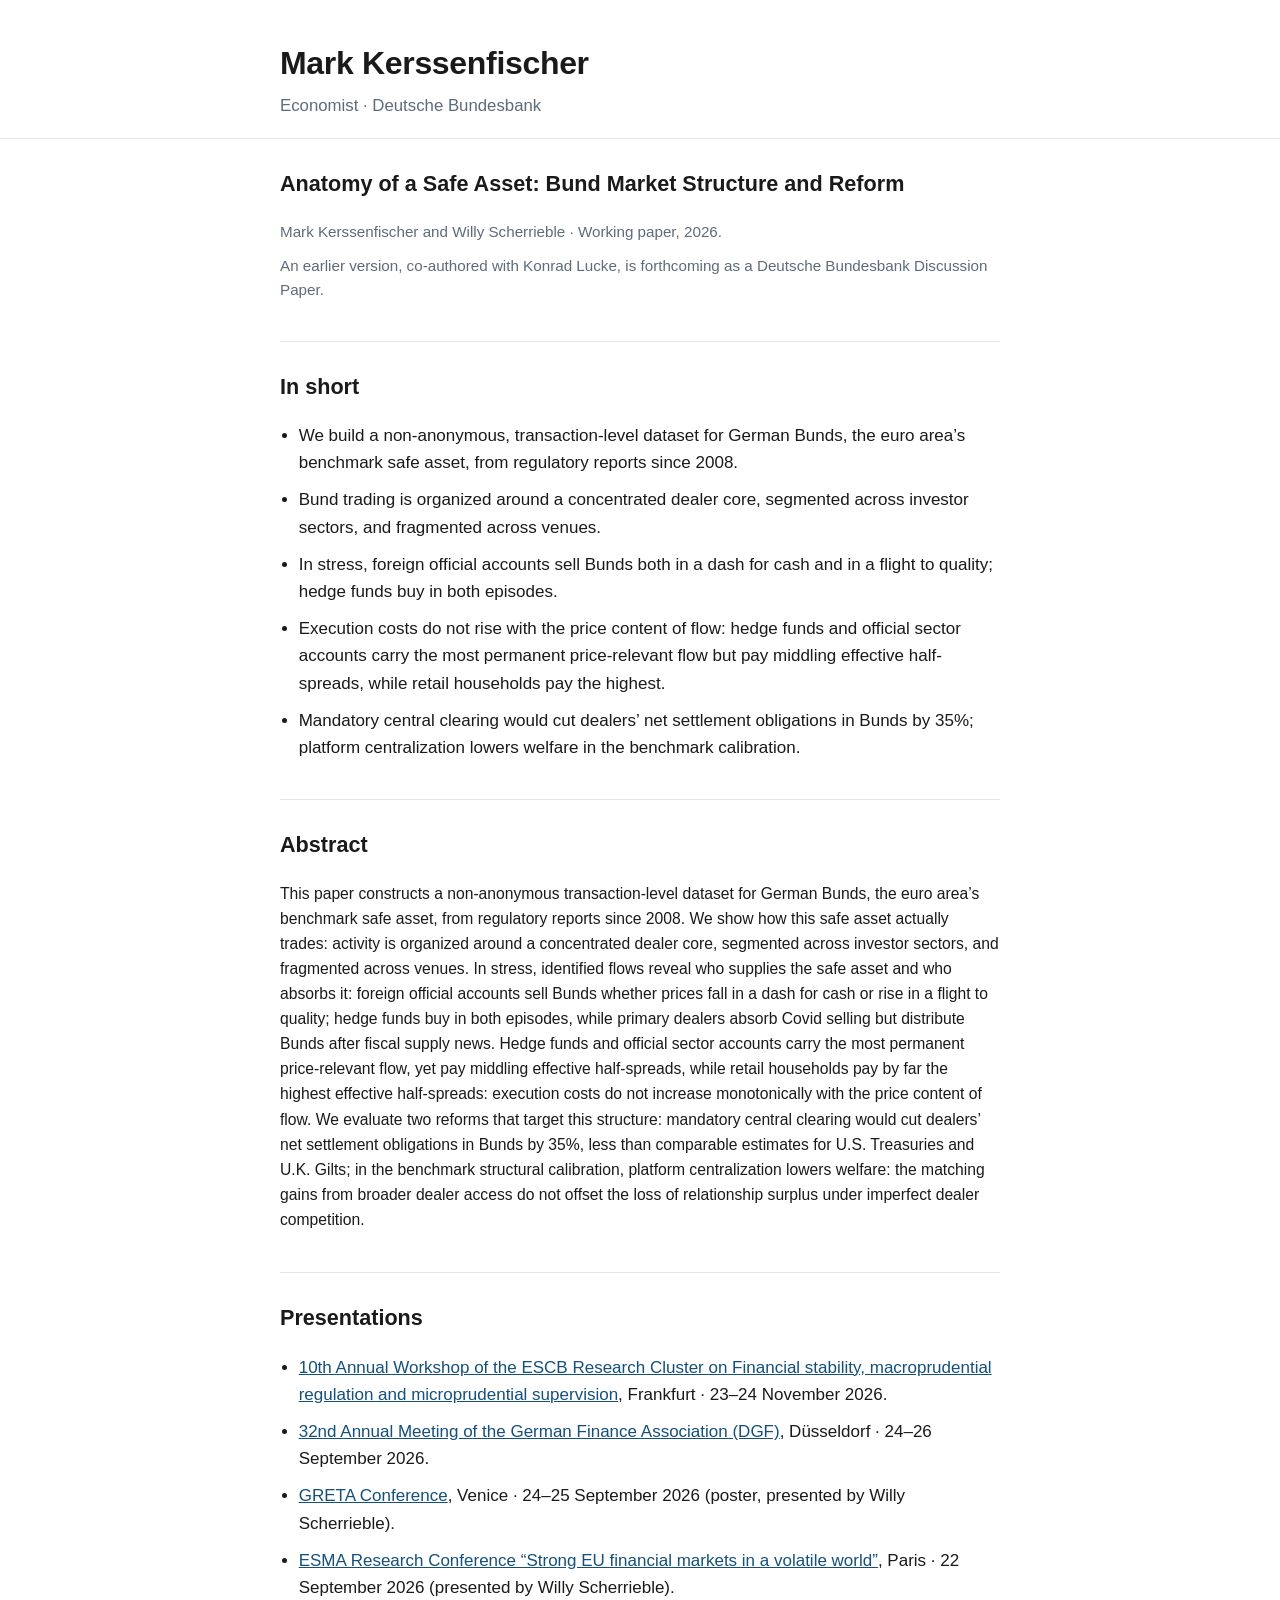
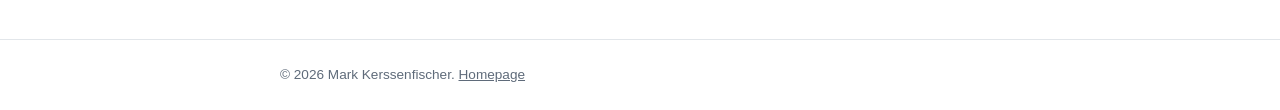
==== bunds/index.html @ 1c4cc529 "Add Bund paper page; link it from the homepage The page lists Konrad Lucke as co-author of the Bunde" ====
<!DOCTYPE html>
<html lang="en">
<head>
  <meta charset="utf-8" />
  <meta name="viewport" content="width=device-width, initial-scale=1" />
  <title>Anatomy of a Safe Asset: Bund Market Structure and Reform | Kerssenfischer &amp; Scherrieble</title>
  <meta name="description" content="Who trades German Bunds, and who supplies and absorbs them in stress? Working paper by Mark Kerssenfischer and Willy Scherrieble on Bund market structure, central clearing and platform centralization, using transaction-level regulatory data since 2008." />
  <meta name="author" content="Mark Kerssenfischer, Willy Scherrieble" />
  <link rel="canonical" href="https://mkerssenfischer.de/bunds/" />
  <!-- Google Scholar -->
  <meta name="citation_title" content="Anatomy of a Safe Asset: Bund Market Structure and Reform" />
  <meta name="citation_author" content="Kerssenfischer, Mark" />
  <meta name="citation_author" content="Scherrieble, Willy" />
  <meta name="citation_publication_date" content="2026" />
  <meta name="citation_keywords" content="safe assets; German Bunds; sovereign bond markets; market microstructure; dealers; central clearing; market structure reform" />
  <!-- Open Graph -->
  <meta property="og:title" content="Anatomy of a Safe Asset: Bund Market Structure and Reform" />
  <meta property="og:description" content="How the euro area's benchmark safe asset actually trades, who supplies and absorbs it in stress, and what central clearing and platform centralization would change." />
  <meta property="og:type" content="article" />
  <meta property="og:url" content="https://mkerssenfischer.de/bunds/" />
  <script type="application/ld+json">
  {
    "@context": "https://schema.org",
    "@type": "ScholarlyArticle",
    "headline": "Anatomy of a Safe Asset: Bund Market Structure and Reform",
    "author": [
      {"@type": "Person", "name": "Mark Kerssenfischer", "url": "https://mkerssenfischer.de/", "affiliation": "Deutsche Bundesbank"},
      {"@type": "Person", "name": "Willy Scherrieble"}
    ],
    "datePublished": "2026",
    "keywords": "safe assets, German Bunds, sovereign bond markets, market microstructure, dealers, central clearing, market structure reform",
    "url": "https://mkerssenfischer.de/bunds/"
  }
  </script>
  <link rel="stylesheet" href="../assets/style.css" />
</head>
<body>
<header class="site-header">
  <div class="wrap">
    <h1><a href="../" style="color: inherit; text-decoration: none;">Mark Kerssenfischer</a></h1>
    <p class="tagline">Economist &middot; Deutsche Bundesbank</p>
  </div>
</header>

<main class="wrap">
  <section>
    <h2>Anatomy of a Safe Asset: Bund Market Structure and Reform</h2>
    <p class="pub-meta">
      Mark Kerssenfischer and Willy Scherrieble &middot; Working paper, 2026.
    </p>
    <p class="pub-meta">
      An earlier version, co-authored with Konrad Lucke, is forthcoming as a Deutsche Bundesbank
      Discussion Paper.
    </p>
  </section>

  <section>
    <h2>In short</h2>
    <ul class="simple-list">
      <li>We build a non-anonymous, transaction-level dataset for German Bunds, the euro area&rsquo;s
        benchmark safe asset, from regulatory reports since 2008.</li>
      <li>Bund trading is organized around a concentrated dealer core, segmented across investor
        sectors, and fragmented across venues.</li>
      <li>In stress, foreign official accounts sell Bunds both in a dash for cash and in a flight to
        quality; hedge funds buy in both episodes.</li>
      <li>Execution costs do not rise with the price content of flow: hedge funds and official sector
        accounts carry the most permanent price-relevant flow but pay middling effective half-spreads,
        while retail households pay the highest.</li>
      <li>Mandatory central clearing would cut dealers&rsquo; net settlement obligations in Bunds by 35%;
        platform centralization lowers welfare in the benchmark calibration.</li>
    </ul>
  </section>

  <section>
    <h2>Abstract</h2>
    <p class="pub-abstract">
      This paper constructs a non-anonymous transaction-level dataset for German Bunds, the euro
      area&rsquo;s benchmark safe asset, from regulatory reports since 2008. We show how this safe asset
      actually trades: activity is organized around a concentrated dealer core, segmented across investor
      sectors, and fragmented across venues. In stress, identified flows reveal who supplies the safe
      asset and who absorbs it: foreign official accounts sell Bunds whether prices fall in a dash for
      cash or rise in a flight to quality; hedge funds buy in both episodes, while primary dealers absorb
      Covid selling but distribute Bunds after fiscal supply news. Hedge funds and official sector
      accounts carry the most permanent price-relevant flow, yet pay middling effective half-spreads,
      while retail households pay by far the highest effective half-spreads: execution costs do not
      increase monotonically with the price content of flow. We evaluate two reforms that target this
      structure: mandatory central clearing would cut dealers&rsquo; net settlement obligations in Bunds by
      35%, less than comparable estimates for U.S. Treasuries and U.K. Gilts; in the benchmark structural
      calibration, platform centralization lowers welfare: the matching gains from broader dealer access
      do not offset the loss of relationship surplus under imperfect dealer competition.
    </p>
  </section>

  <section>
    <h2>Presentations</h2>
    <ul class="simple-list">
      <li><a href="https://www.ecb.europa.eu/press/conferences/html/20261123_escb_research_cluster3.en.html" rel="noopener">10th Annual Workshop of the ESCB Research Cluster on Financial
        stability, macroprudential regulation and microprudential supervision</a>,
        Frankfurt &middot; 23&ndash;24 November 2026.</li>
      <li><a href="https://www.whu.edu/de/news-insights/events/dgf2026/" rel="noopener">32nd Annual Meeting of the German Finance Association (DGF)</a>,
        Düsseldorf &middot; 24&ndash;26 September 2026.</li>
      <li><a href="https://www.greta.it/index.php/it/credit-2026" rel="noopener">GRETA Conference</a>, Venice &middot; 24&ndash;25 September 2026
        (poster, presented by Willy Scherrieble).</li>
      <li><a href="https://www.esma.europa.eu/press-news/hearings/research-conference-strong-eu-financial-markets-volatile-world" rel="noopener">ESMA Research Conference &ldquo;Strong EU financial markets in
        a volatile world&rdquo;</a>, Paris &middot; 22 September 2026 (presented by Willy Scherrieble).</li>
    </ul>
  </section>
</main>

<footer class="site-footer">
  <div class="wrap">
    <p>&copy; 2026 Mark Kerssenfischer. <a href="../" style="color: inherit;">Homepage</a></p>
  </div>
</footer>
</body>
</html>
---- assets/style.css ----
/* Mark Kerssenfischer — academic homepage
   Plain, dependency-free CSS. No build step. */

:root {
  --ink: #1a1a1a;
  --muted: #5f6b7a;
  --accent: #14507a;       /* Bundesbank-ish deep blue */
  --accent-light: #e8f0f6;
  --rule: #e2e6ea;
  --bg: #ffffff;
  --max: 760px;
}

* { box-sizing: border-box; }

html { -webkit-text-size-adjust: 100%; }

body {
  margin: 0;
  font-family: -apple-system, BlinkMacSystemFont, "Segoe UI", Roboto, Helvetica, Arial, sans-serif;
  font-size: 17px;
  line-height: 1.6;
  color: var(--ink);
  background: var(--bg);
}

.wrap {
  max-width: var(--max);
  margin: 0 auto;
  padding: 0 20px;
}

/* ---------- header ---------- */
.site-header {
  border-bottom: 1px solid var(--rule);
  padding: 38px 0 0;
}
.site-header h1 {
  margin: 0;
  font-size: 2rem;
  letter-spacing: -0.01em;
}
.tagline {
  margin: 4px 0 18px;
  color: var(--muted);
  font-size: 1.05rem;
}
.primary-nav {
  display: flex;
  flex-wrap: wrap;
  gap: 4px 22px;
}
.primary-nav a {
  display: inline-block;
  padding: 10px 0;
  color: var(--accent);
  text-decoration: none;
  font-weight: 600;
  font-size: 0.95rem;
}
.primary-nav a:hover { text-decoration: underline; }

/* ---------- sections ---------- */
main { padding: 8px 0 40px; }

section {
  padding: 28px 0;
  border-bottom: 1px solid var(--rule);
}
section:last-child { border-bottom: 0; }

h2 {
  font-size: 1.35rem;
  margin: 0 0 18px;
  scroll-margin-top: 20px;
}
section { scroll-margin-top: 20px; }

.lede { font-size: 1.12rem; margin-top: 0; }
.muted { color: var(--muted); font-size: 0.95rem; }

/* inline link lists (about) */
.links {
  list-style: none;
  padding: 0;
  margin: 18px 0 0;
  display: flex;
  flex-wrap: wrap;
  gap: 10px 12px;
}
.links a {
  display: inline-block;
  padding: 6px 14px;
  background: var(--accent-light);
  color: var(--accent);
  border-radius: 999px;
  text-decoration: none;
  font-size: 0.9rem;
  font-weight: 600;
}
.links a:hover { background: #d8e6f1; }

/* ---------- profile photo ---------- */
.headshot {
  float: right;
  width: 160px;
  height: 160px;
  border-radius: 12px;
  object-fit: cover;
  margin: 4px 0 12px 24px;
  box-shadow: 0 2px 12px rgba(0, 0, 0, 0.18);
}
@media (max-width: 520px) {
  .headshot { float: none; display: block; margin: 0 auto 18px; }
}

/* ---------- publications ---------- */
.pub {
  padding: 18px 0;
  border-top: 1px solid var(--rule);
}
.pub:first-of-type { border-top: 0; padding-top: 0; }

.pub-title {
  font-size: 1.1rem;
  font-weight: 600;
  margin: 0 0 4px;
  line-height: 1.35;
}

/* collapsible abstract (title = toggle) */
.pub-collapse { margin: 0 0 4px; }
summary.pub-title {
  cursor: pointer;
  margin: 0;
}
summary.pub-title:hover,
.pub-collapse[open] > summary.pub-title { color: var(--accent); }
.pub-collapse > .pub-abstract { margin-top: 10px; }
.pub-meta {
  margin: 0 0 10px;
  color: var(--muted);
  font-size: 0.95rem;
}
.pub-abstract {
  margin: 0 0 12px;
  font-size: 0.98rem;
}
.pub-actions, .pub-sub {
  display: flex;
  flex-wrap: wrap;
  gap: 8px 10px;
  margin: 0;
  font-size: 0.9rem;
}
.pub-sub {
  display: block;
  margin-top: 10px;
  color: var(--muted);
}
.pub-actions a {
  display: inline-block;
  padding: 5px 12px;
  border: 1px solid var(--accent);
  border-radius: 6px;
  color: var(--accent);
  text-decoration: none;
  font-weight: 600;
}
.pub-actions a:hover { background: var(--accent); color: #fff; }
.pub-sub a { color: var(--accent); }

/* ---------- simple lists ---------- */
.simple-list { padding-left: 1.1em; margin: 0; }
.simple-list li { margin-bottom: 10px; }

/* talks grouped by paper: title once, venues nested below */
.talk-list { list-style: none; padding-left: 0; }
.talk-title { font-weight: 600; }
.talk-venues {
  margin: 6px 0 0;
  padding-left: 1.3em;
}
.talk-venues li { margin-bottom: 6px; }
.simple-list a, .lede a, address a { color: var(--accent); }

address { font-style: normal; line-height: 1.7; }

/* ---------- footer ---------- */
.site-footer {
  border-top: 1px solid var(--rule);
  padding: 24px 0;
  color: var(--muted);
  font-size: 0.85rem;
}
.site-footer p { margin: 0; }

/* ---------- responsive ---------- */
@media (max-width: 520px) {
  body { font-size: 16px; }
  .site-header h1 { font-size: 1.6rem; }
}
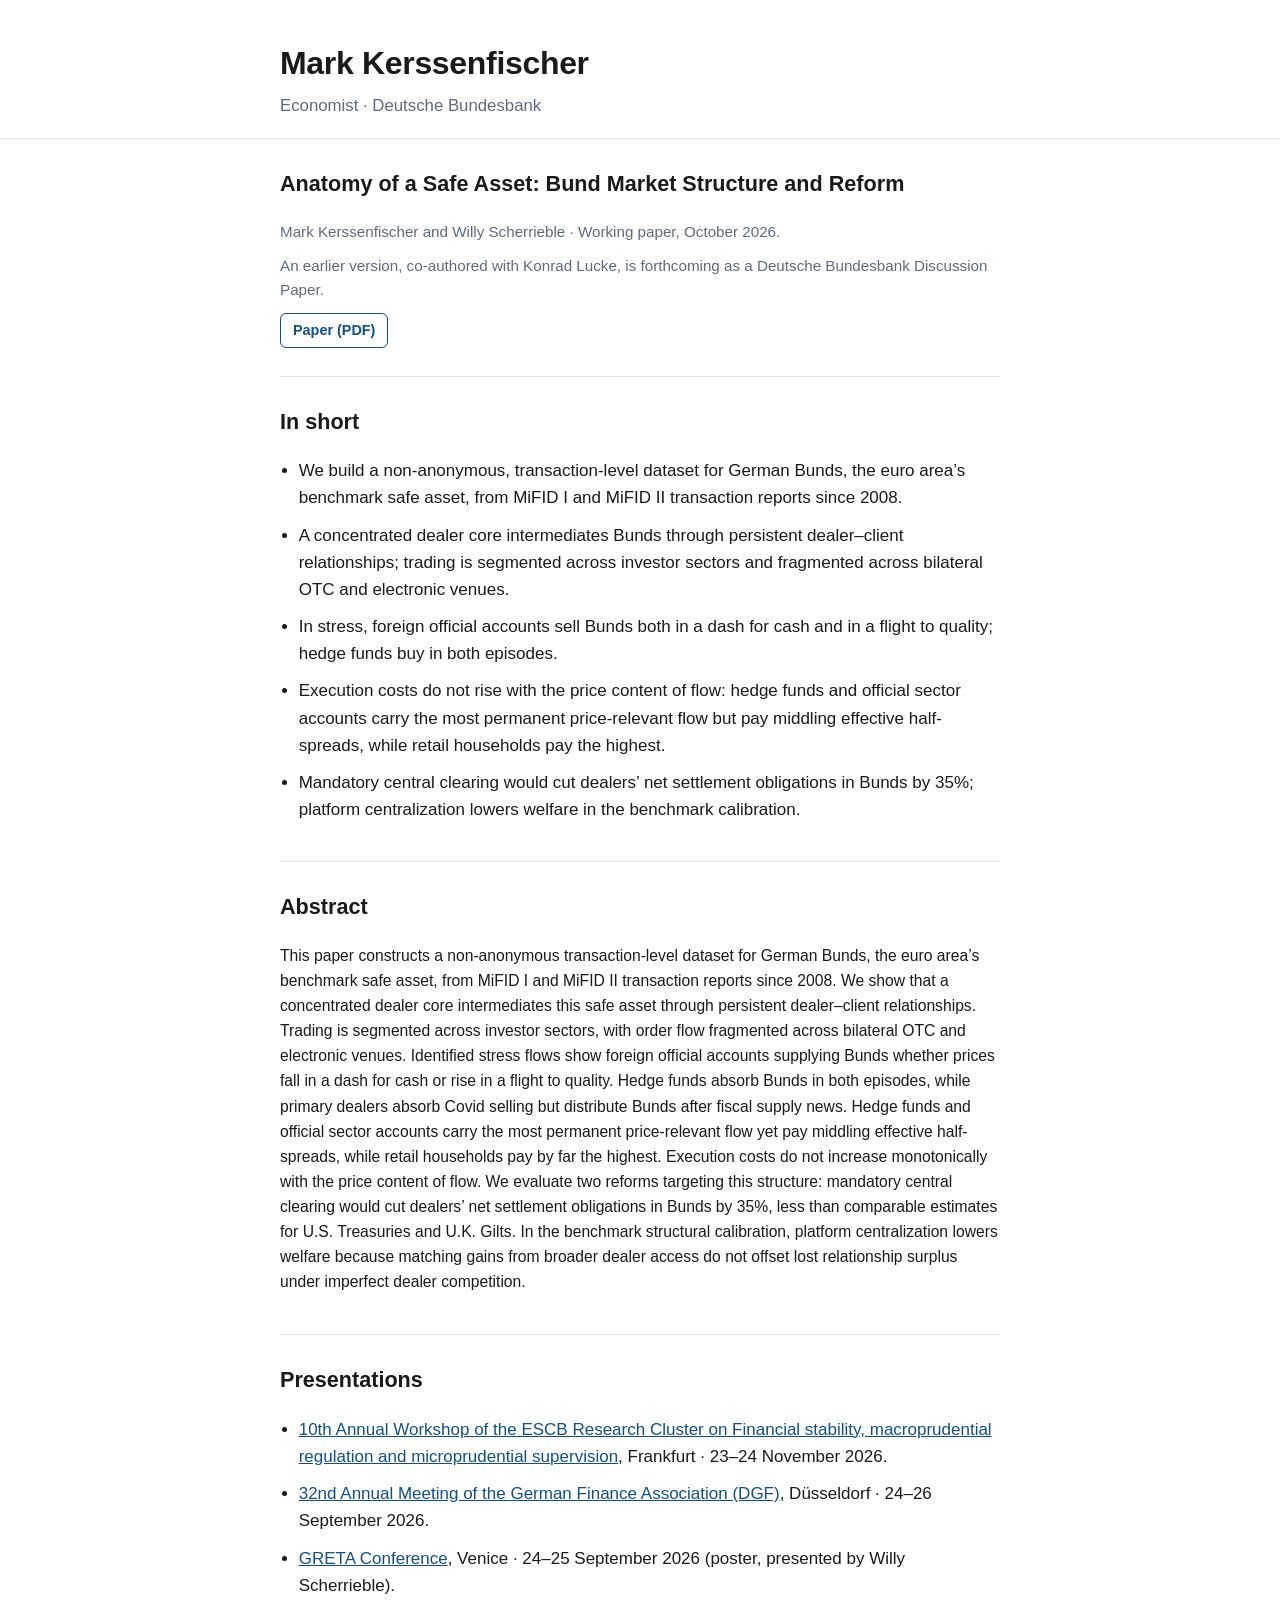
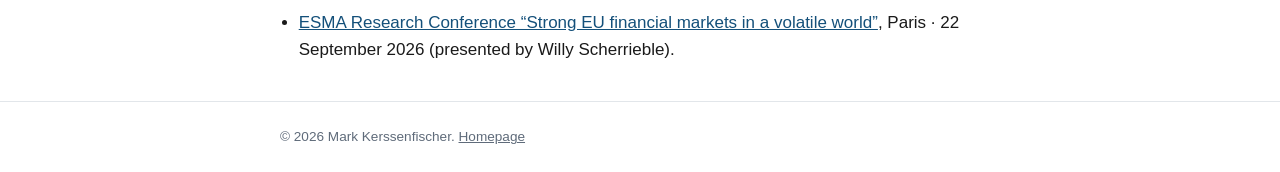
==== commit 34e9b80d: "Post new Bund paper PDF (Kerssenfischer & Scherrieble) and updated abstract Adds Anatomy_of_a_Safe_A" ====
--- a/bunds/index.html
+++ b/bunds/index.html
@@ -4,7 +4,7 @@
   <meta charset="utf-8" />
   <meta name="viewport" content="width=device-width, initial-scale=1" />
   <title>Anatomy of a Safe Asset: Bund Market Structure and Reform | Kerssenfischer &amp; Scherrieble</title>
-  <meta name="description" content="Who trades German Bunds, and who supplies and absorbs them in stress? Working paper by Mark Kerssenfischer and Willy Scherrieble on Bund market structure, central clearing and platform centralization, using transaction-level regulatory data since 2008." />
+  <meta name="description" content="Who trades German Bunds, and who supplies and absorbs them in stress? Working paper by Mark Kerssenfischer and Willy Scherrieble on Bund market structure, central clearing and platform centralization, using MiFID transaction reports since 2008." />
   <meta name="author" content="Mark Kerssenfischer, Willy Scherrieble" />
   <link rel="canonical" href="https://mkerssenfischer.de/bunds/" />
   <!-- Google Scholar -->
@@ -12,7 +12,8 @@
   <meta name="citation_author" content="Kerssenfischer, Mark" />
   <meta name="citation_author" content="Scherrieble, Willy" />
   <meta name="citation_publication_date" content="2026" />
-  <meta name="citation_keywords" content="safe assets; German Bunds; sovereign bond markets; market microstructure; dealers; central clearing; market structure reform" />
+  <meta name="citation_pdf_url" content="https://mkerssenfischer.de/Anatomy_of_a_Safe_Asset.pdf" />
+  <meta name="citation_keywords" content="safe assets; German Bunds; sovereign bond markets; market microstructure; OTC markets; dealer intermediation; electronic trading platforms; central clearing; MiFID II transaction reports" />
   <!-- Open Graph -->
   <meta property="og:title" content="Anatomy of a Safe Asset: Bund Market Structure and Reform" />
   <meta property="og:description" content="How the euro area's benchmark safe asset actually trades, who supplies and absorbs it in stress, and what central clearing and platform centralization would change." />
@@ -28,8 +29,9 @@
       {"@type": "Person", "name": "Willy Scherrieble"}
     ],
     "datePublished": "2026",
-    "keywords": "safe assets, German Bunds, sovereign bond markets, market microstructure, dealers, central clearing, market structure reform",
-    "url": "https://mkerssenfischer.de/bunds/"
+    "keywords": "safe assets, German Bunds, sovereign bond markets, market microstructure, OTC markets, dealer intermediation, electronic trading platforms, central clearing, MiFID II transaction reports",
+    "url": "https://mkerssenfischer.de/bunds/",
+    "encoding": {"@type": "MediaObject", "encodingFormat": "application/pdf", "contentUrl": "https://mkerssenfischer.de/Anatomy_of_a_Safe_Asset.pdf"}
   }
   </script>
   <link rel="stylesheet" href="../assets/style.css" />
@@ -46,11 +48,14 @@
   <section>
     <h2>Anatomy of a Safe Asset: Bund Market Structure and Reform</h2>
     <p class="pub-meta">
-      Mark Kerssenfischer and Willy Scherrieble &middot; Working paper, 2026.
+      Mark Kerssenfischer and Willy Scherrieble &middot; Working paper, October 2026.
     </p>
     <p class="pub-meta">
       An earlier version, co-authored with Konrad Lucke, is forthcoming as a Deutsche Bundesbank
       Discussion Paper.
+    </p>
+    <p class="pub-actions">
+      <a href="../Anatomy_of_a_Safe_Asset.pdf">Paper (PDF)</a>
     </p>
   </section>
 
@@ -58,9 +63,10 @@
     <h2>In short</h2>
     <ul class="simple-list">
       <li>We build a non-anonymous, transaction-level dataset for German Bunds, the euro area&rsquo;s
-        benchmark safe asset, from regulatory reports since 2008.</li>
-      <li>Bund trading is organized around a concentrated dealer core, segmented across investor
-        sectors, and fragmented across venues.</li>
+        benchmark safe asset, from MiFID I and MiFID II transaction reports since 2008.</li>
+      <li>A concentrated dealer core intermediates Bunds through persistent dealer&ndash;client
+        relationships; trading is segmented across investor sectors and fragmented across bilateral OTC
+        and electronic venues.</li>
       <li>In stress, foreign official accounts sell Bunds both in a dash for cash and in a flight to
         quality; hedge funds buy in both episodes.</li>
       <li>Execution costs do not rise with the price content of flow: hedge funds and official sector
@@ -75,19 +81,19 @@
     <h2>Abstract</h2>
     <p class="pub-abstract">
       This paper constructs a non-anonymous transaction-level dataset for German Bunds, the euro
-      area&rsquo;s benchmark safe asset, from regulatory reports since 2008. We show how this safe asset
-      actually trades: activity is organized around a concentrated dealer core, segmented across investor
-      sectors, and fragmented across venues. In stress, identified flows reveal who supplies the safe
-      asset and who absorbs it: foreign official accounts sell Bunds whether prices fall in a dash for
-      cash or rise in a flight to quality; hedge funds buy in both episodes, while primary dealers absorb
-      Covid selling but distribute Bunds after fiscal supply news. Hedge funds and official sector
-      accounts carry the most permanent price-relevant flow, yet pay middling effective half-spreads,
-      while retail households pay by far the highest effective half-spreads: execution costs do not
-      increase monotonically with the price content of flow. We evaluate two reforms that target this
+      area&rsquo;s benchmark safe asset, from MiFID I and MiFID II transaction reports since 2008. We show
+      that a concentrated dealer core intermediates this safe asset through persistent dealer&ndash;client
+      relationships. Trading is segmented across investor sectors, with order flow fragmented across
+      bilateral OTC and electronic venues. Identified stress flows show foreign official accounts supplying
+      Bunds whether prices fall in a dash for cash or rise in a flight to quality. Hedge funds absorb Bunds
+      in both episodes, while primary dealers absorb Covid selling but distribute Bunds after fiscal supply
+      news. Hedge funds and official sector accounts carry the most permanent price-relevant flow yet pay
+      middling effective half-spreads, while retail households pay by far the highest. Execution costs do
+      not increase monotonically with the price content of flow. We evaluate two reforms targeting this
       structure: mandatory central clearing would cut dealers&rsquo; net settlement obligations in Bunds by
-      35%, less than comparable estimates for U.S. Treasuries and U.K. Gilts; in the benchmark structural
-      calibration, platform centralization lowers welfare: the matching gains from broader dealer access
-      do not offset the loss of relationship surplus under imperfect dealer competition.
+      35%, less than comparable estimates for U.S. Treasuries and U.K. Gilts. In the benchmark structural
+      calibration, platform centralization lowers welfare because matching gains from broader dealer access
+      do not offset lost relationship surplus under imperfect dealer competition.
     </p>
   </section>
 
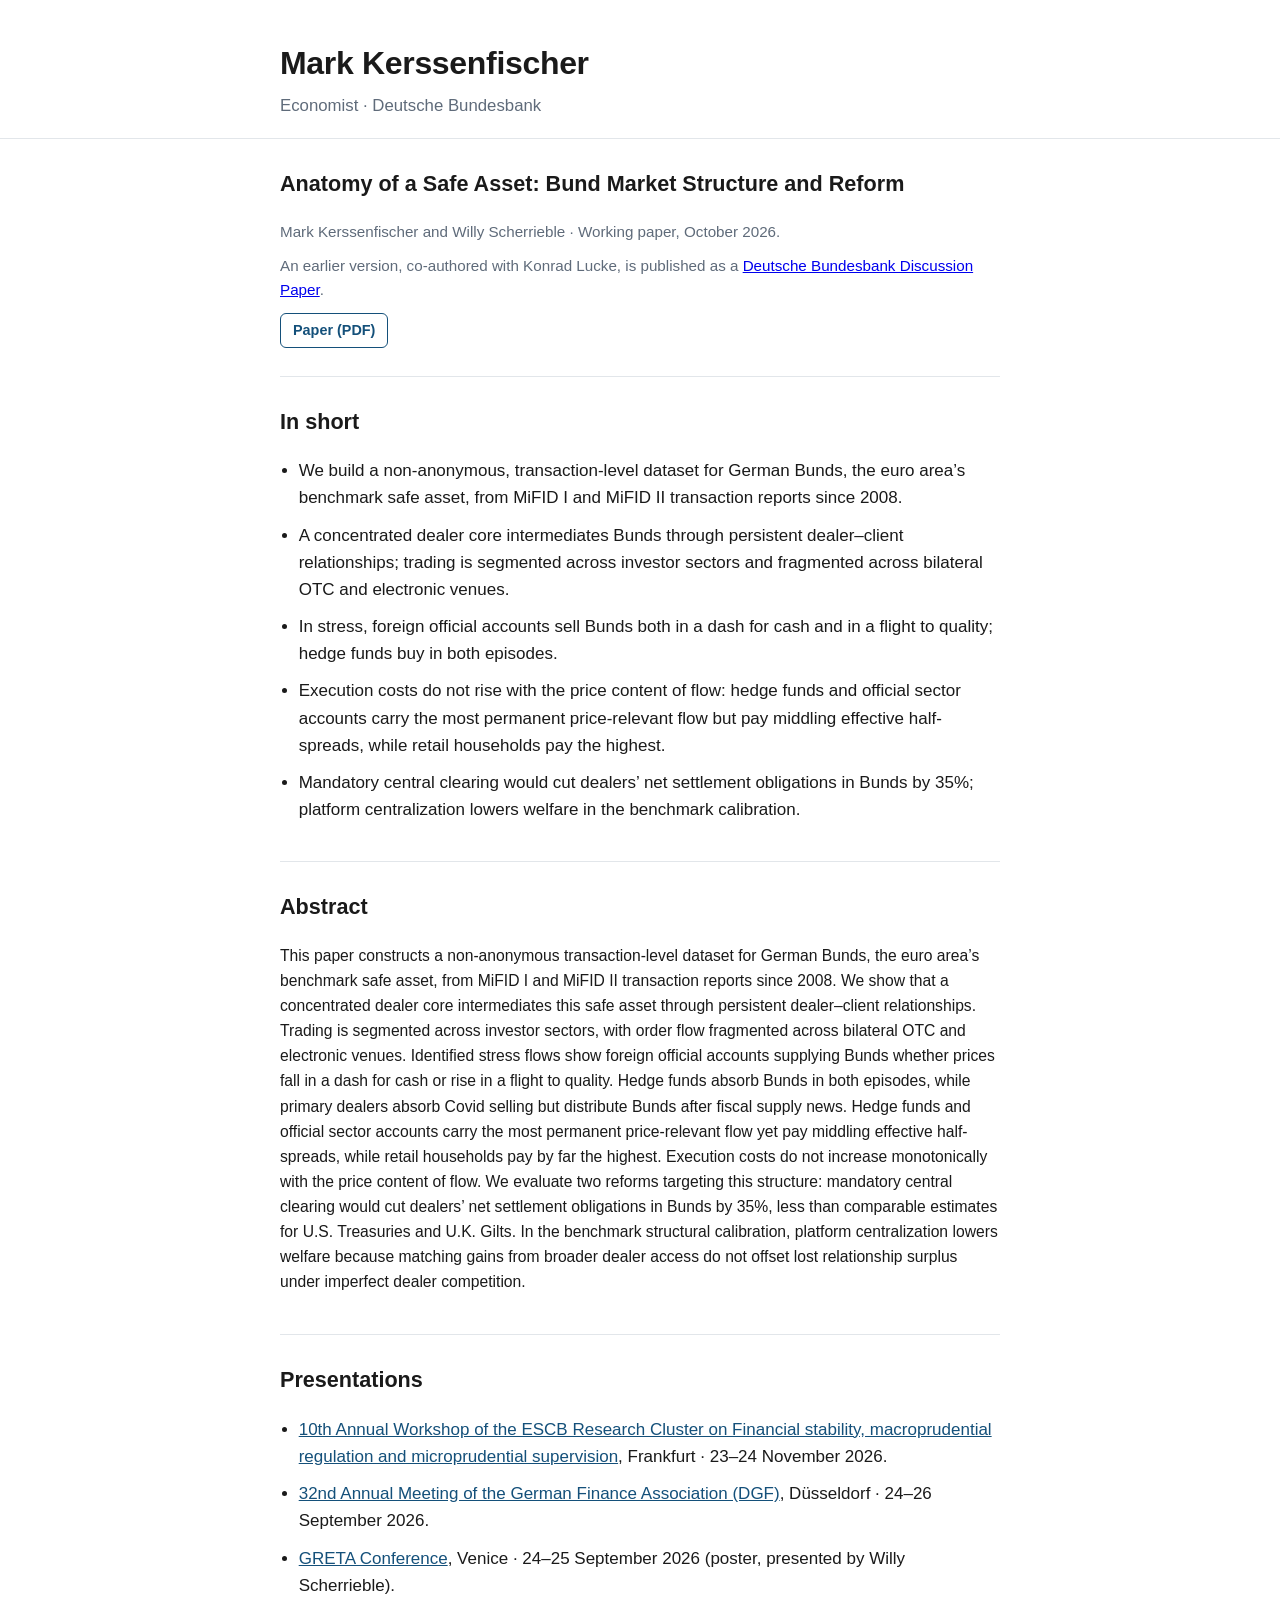
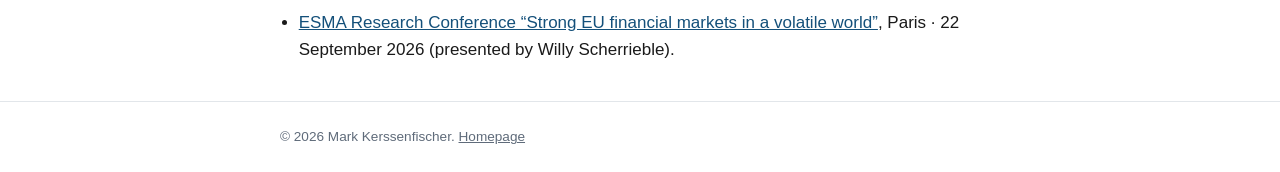
==== commit c0e60049: "Bund page: link the published Bundesbank Discussion Paper version Co-Authored-By: Claude Opus 5.5 <n" ====
--- a/bunds/index.html
+++ b/bunds/index.html
@@ -51,8 +51,9 @@
       Mark Kerssenfischer and Willy Scherrieble &middot; Working paper, October 2026.
     </p>
     <p class="pub-meta">
-      An earlier version, co-authored with Konrad Lucke, is forthcoming as a Deutsche Bundesbank
-      Discussion Paper.
+      An earlier version, co-authored with Konrad Lucke, is published as a
+      <a href="https://www.bundesbank.de/en/publications/research/discussion-papers/anatomy-of-a-safe-asset-bund-market-structure-and-reform-1007074" rel="noopener">Deutsche
+      Bundesbank Discussion Paper</a>.
     </p>
     <p class="pub-actions">
       <a href="../Anatomy_of_a_Safe_Asset.pdf">Paper (PDF)</a>
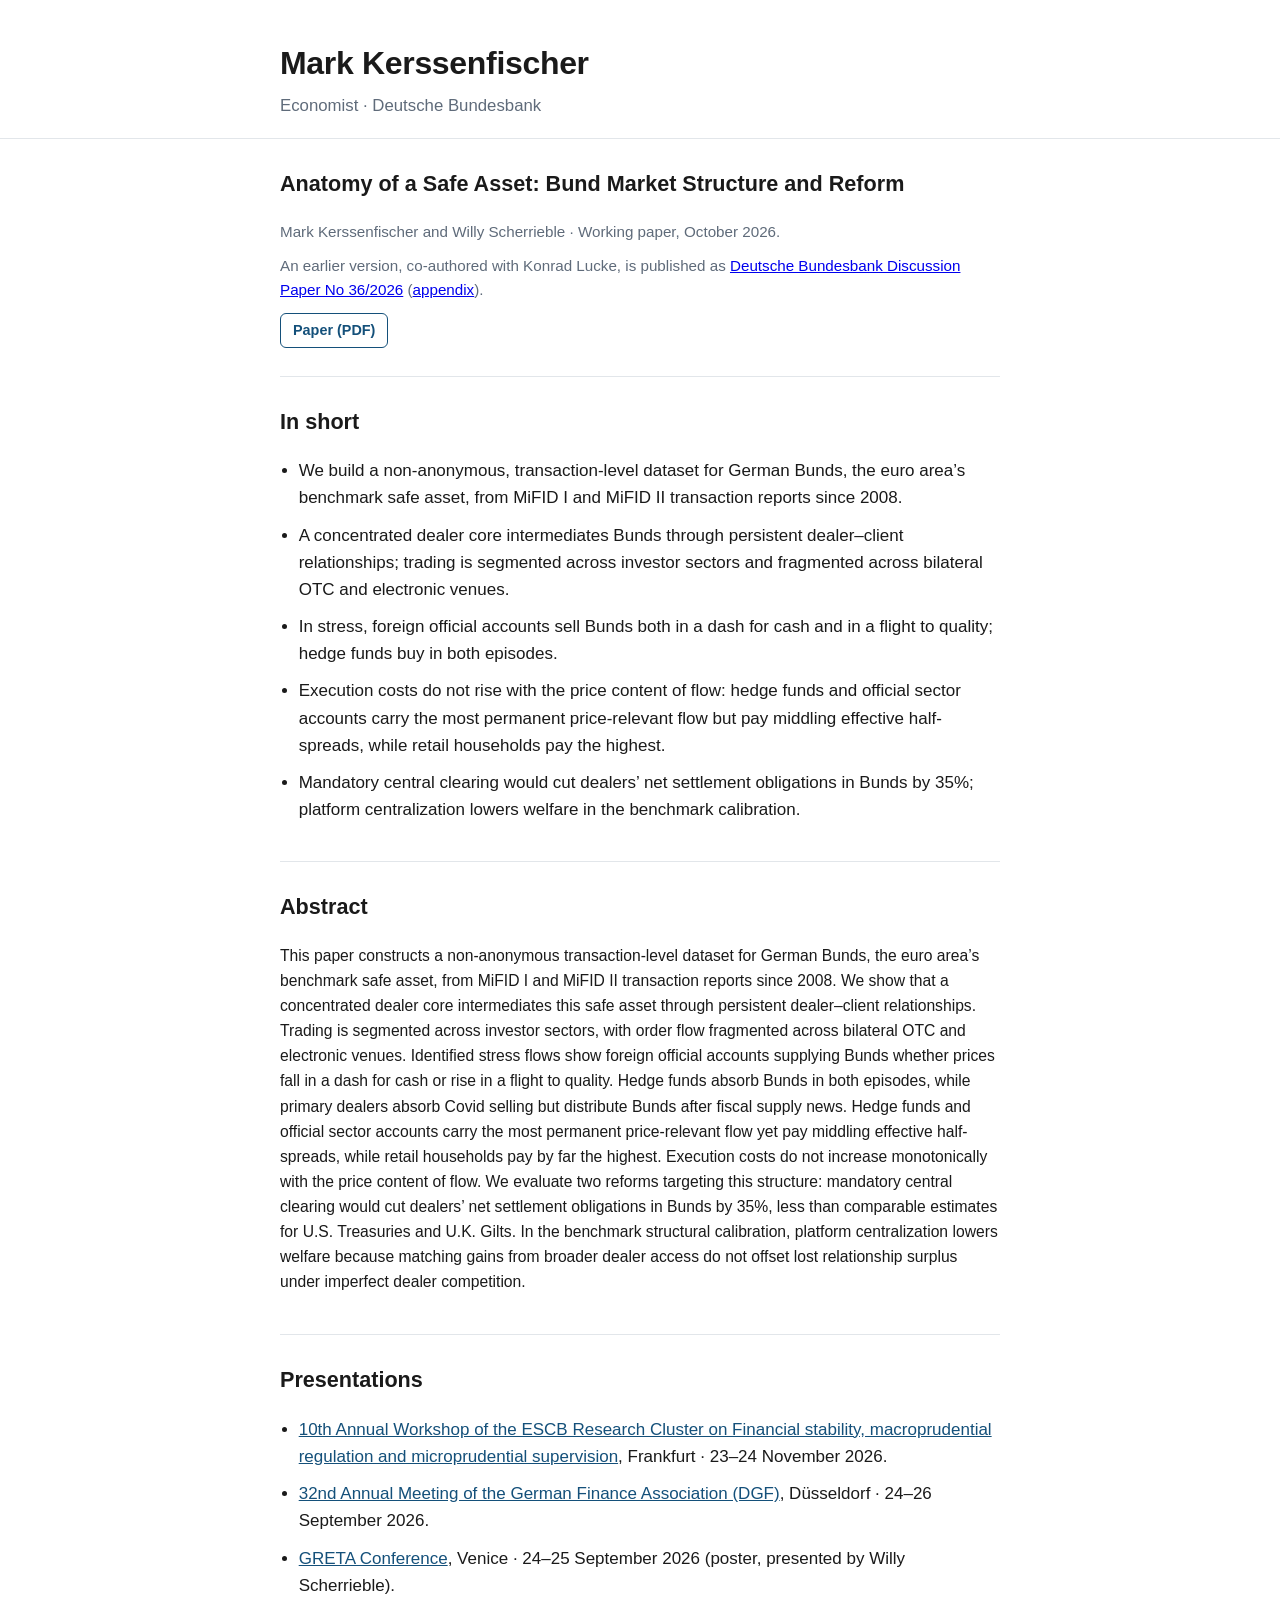
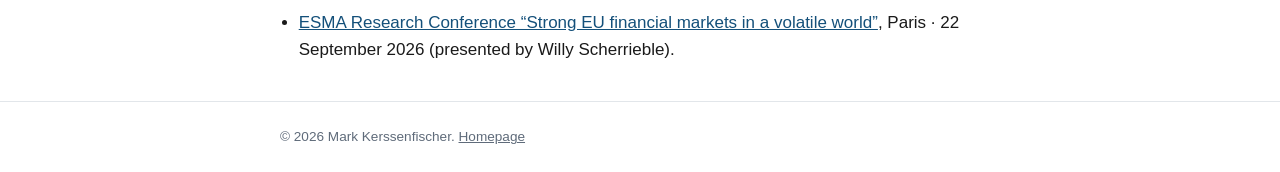
==== commit e8839cff: "Bund page: link the Discussion Paper PDF and appendix instead of the summary page Co-Authored-By: Cl" ====
--- a/bunds/index.html
+++ b/bunds/index.html
@@ -51,9 +51,10 @@
       Mark Kerssenfischer and Willy Scherrieble &middot; Working paper, October 2026.
     </p>
     <p class="pub-meta">
-      An earlier version, co-authored with Konrad Lucke, is published as a
-      <a href="https://www.bundesbank.de/en/publications/research/discussion-papers/anatomy-of-a-safe-asset-bund-market-structure-and-reform-1007074" rel="noopener">Deutsche
-      Bundesbank Discussion Paper</a>.
+      An earlier version, co-authored with Konrad Lucke, is published as
+      <a href="https://www.bundesbank.de/resource/blob/1007074/3540a5af8cf5f5c3f4891f333022462b/472B63F073F071307366337C94F8C870/2026-11-06-dkp-36-data.pdf" rel="noopener">Deutsche
+      Bundesbank Discussion Paper No 36/2026</a>
+      (<a href="https://www.bundesbank.de/resource/blob/1013916/5d0fdd2dec1dd909d8594b95f241eac1/472B63F073F071307366337C94F8C870/2026-11-06-dkp-36-appendix-data.pdf" rel="noopener">appendix</a>).
     </p>
     <p class="pub-actions">
       <a href="../Anatomy_of_a_Safe_Asset.pdf">Paper (PDF)</a>
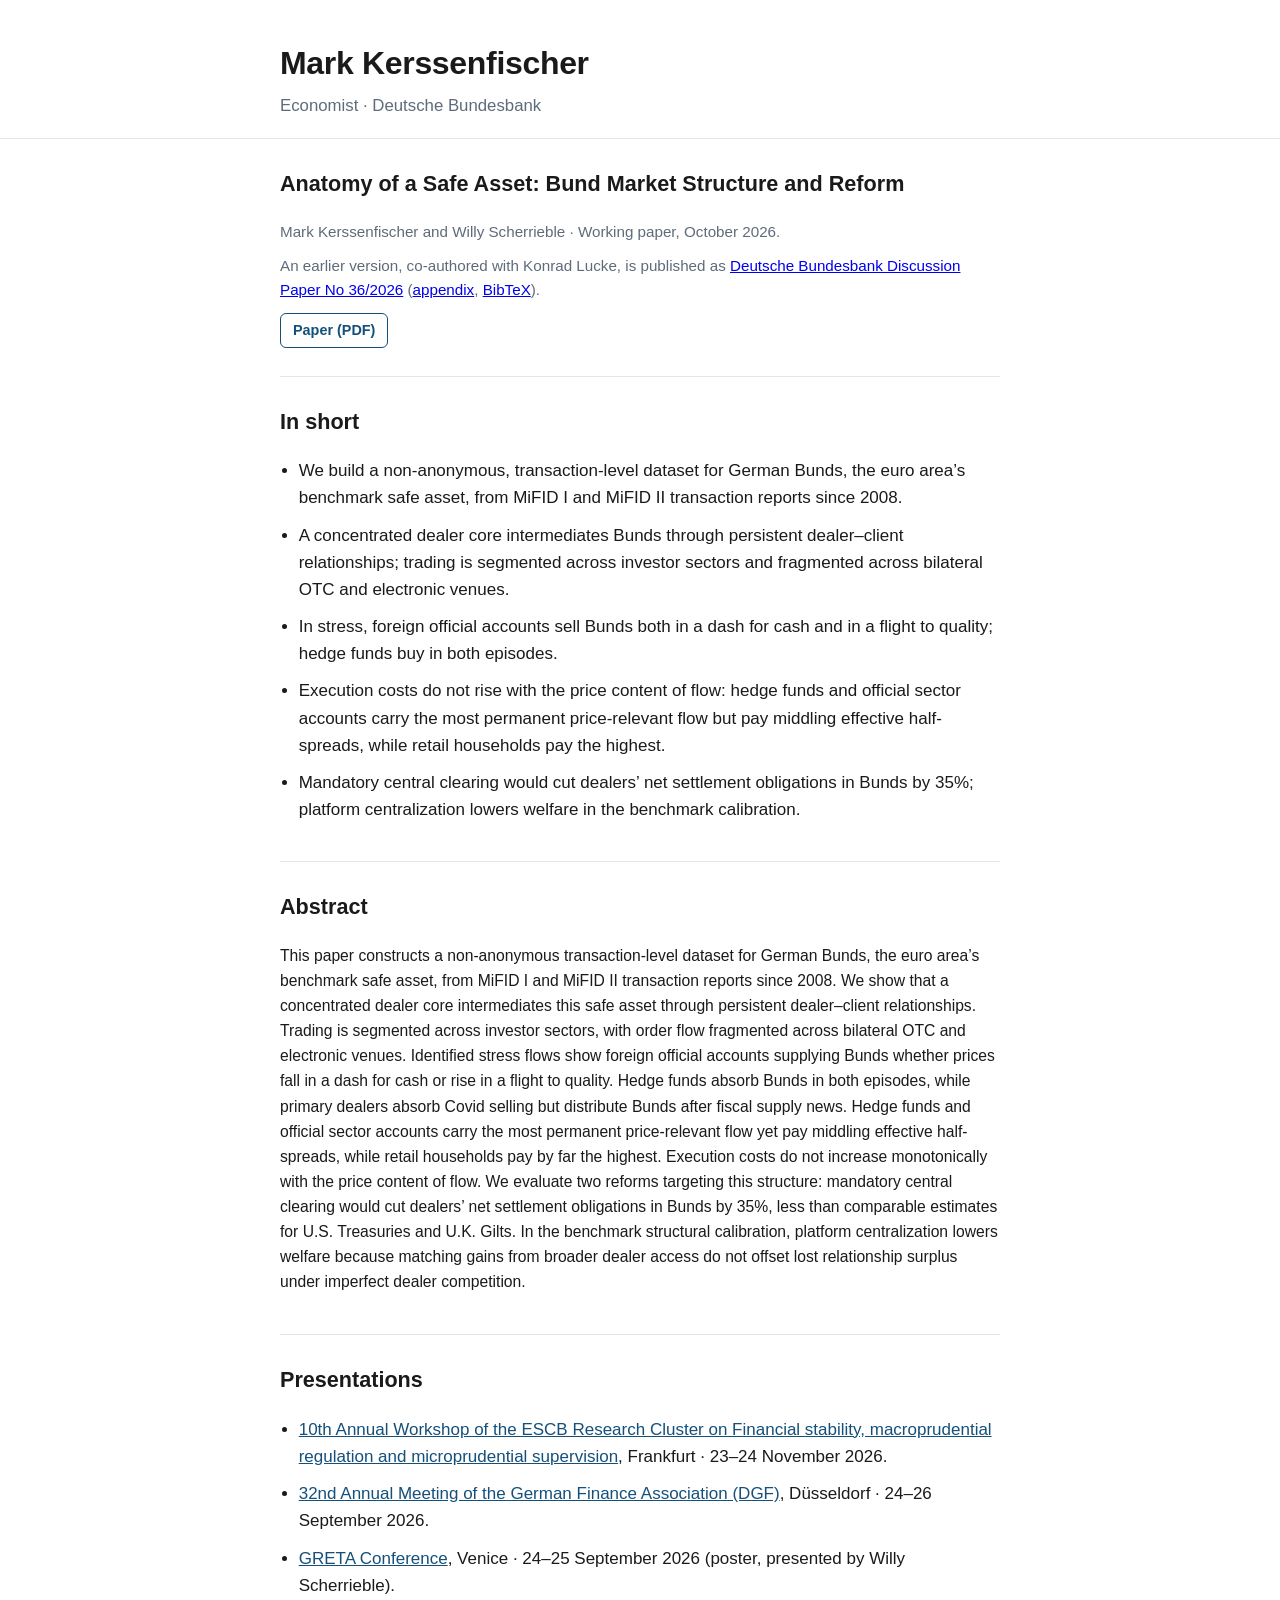
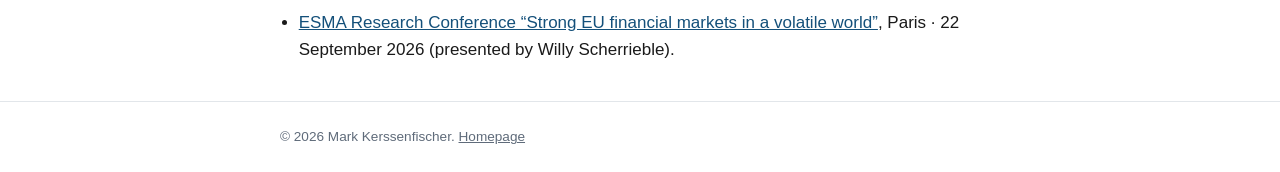
==== commit 067c0056: "Bund page: add BibTeX for Bundesbank Discussion Paper No 36/2026 Co-Authored-By: Claude Opus 5.5 <no" ====
--- a/bunds/index.html
+++ b/bunds/index.html
@@ -54,7 +54,8 @@
       An earlier version, co-authored with Konrad Lucke, is published as
       <a href="https://www.bundesbank.de/resource/blob/1007074/3540a5af8cf5f5c3f4891f333022462b/472B63F073F071307366337C94F8C870/2026-11-06-dkp-36-data.pdf" rel="noopener">Deutsche
       Bundesbank Discussion Paper No 36/2026</a>
-      (<a href="https://www.bundesbank.de/resource/blob/1013916/5d0fdd2dec1dd909d8594b95f241eac1/472B63F073F071307366337C94F8C870/2026-11-06-dkp-36-appendix-data.pdf" rel="noopener">appendix</a>).
+      (<a href="https://www.bundesbank.de/resource/blob/1013916/5d0fdd2dec1dd909d8594b95f241eac1/472B63F073F071307366337C94F8C870/2026-11-06-dkp-36-appendix-data.pdf" rel="noopener">appendix</a>,
+      <a href="../Kerssenfischer2026bunds.bib">BibTeX</a>).
     </p>
     <p class="pub-actions">
       <a href="../Anatomy_of_a_Safe_Asset.pdf">Paper (PDF)</a>
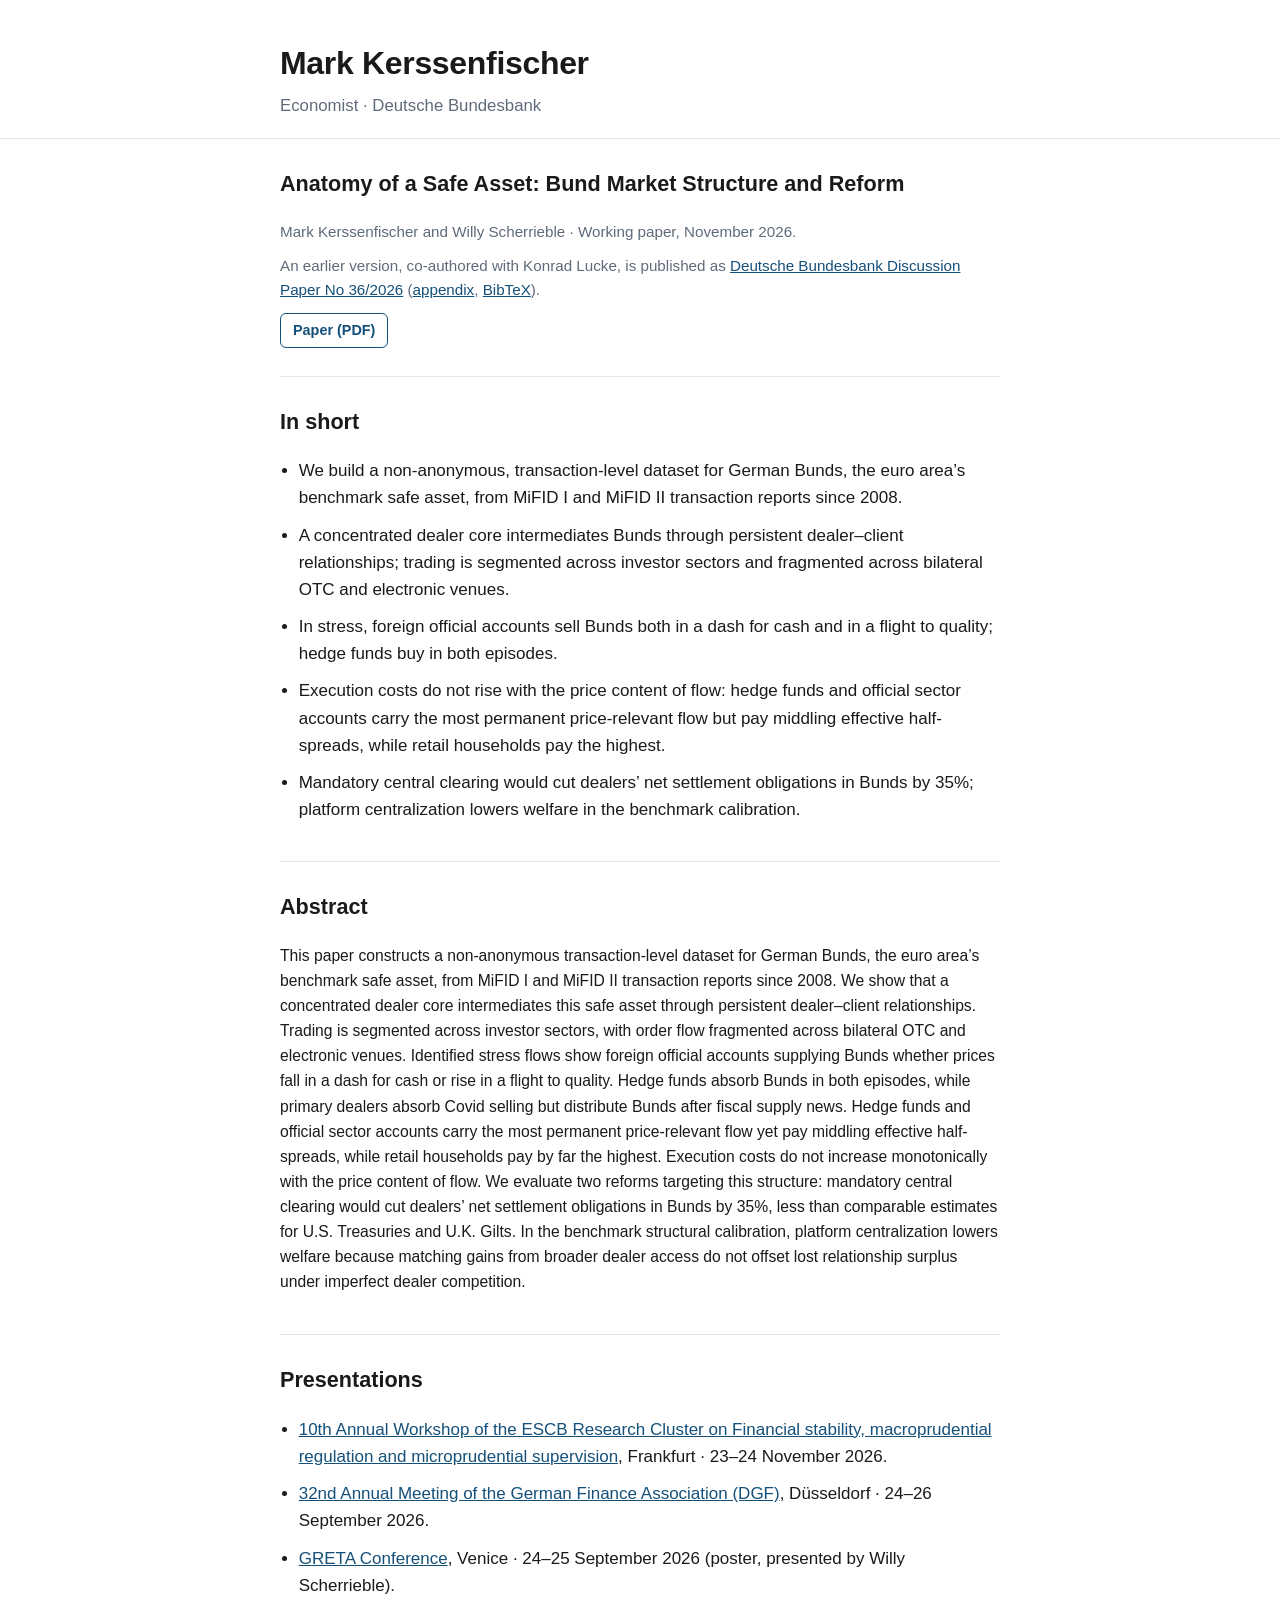
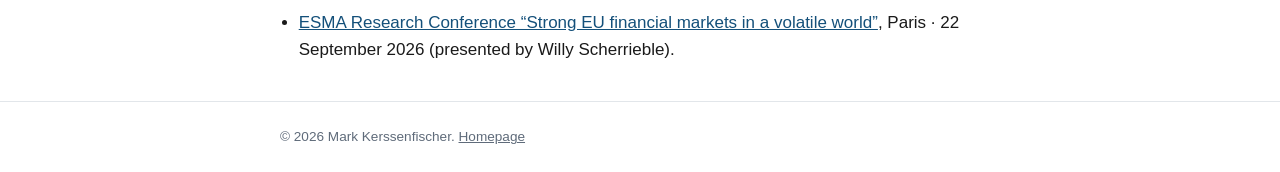
==== commit 7c6342b4: "Update Bund paper PDF to November 2026 version Title page now dated November 2026 and cites Bundesba" ====
--- a/bunds/index.html
+++ b/bunds/index.html
@@ -48,7 +48,7 @@
   <section>
     <h2>Anatomy of a Safe Asset: Bund Market Structure and Reform</h2>
     <p class="pub-meta">
-      Mark Kerssenfischer and Willy Scherrieble &middot; Working paper, October 2026.
+      Mark Kerssenfischer and Willy Scherrieble &middot; Working paper, November 2026.
     </p>
     <p class="pub-meta">
       An earlier version, co-authored with Konrad Lucke, is published as
--- a/assets/style.css
+++ b/assets/style.css
@@ -182,7 +182,7 @@
   padding-left: 1.3em;
 }
 .talk-venues li { margin-bottom: 6px; }
-.simple-list a, .lede a, address a { color: var(--accent); }
+.simple-list a, .lede a, address a, .pub-meta a { color: var(--accent); }
 
 address { font-style: normal; line-height: 1.7; }
 
